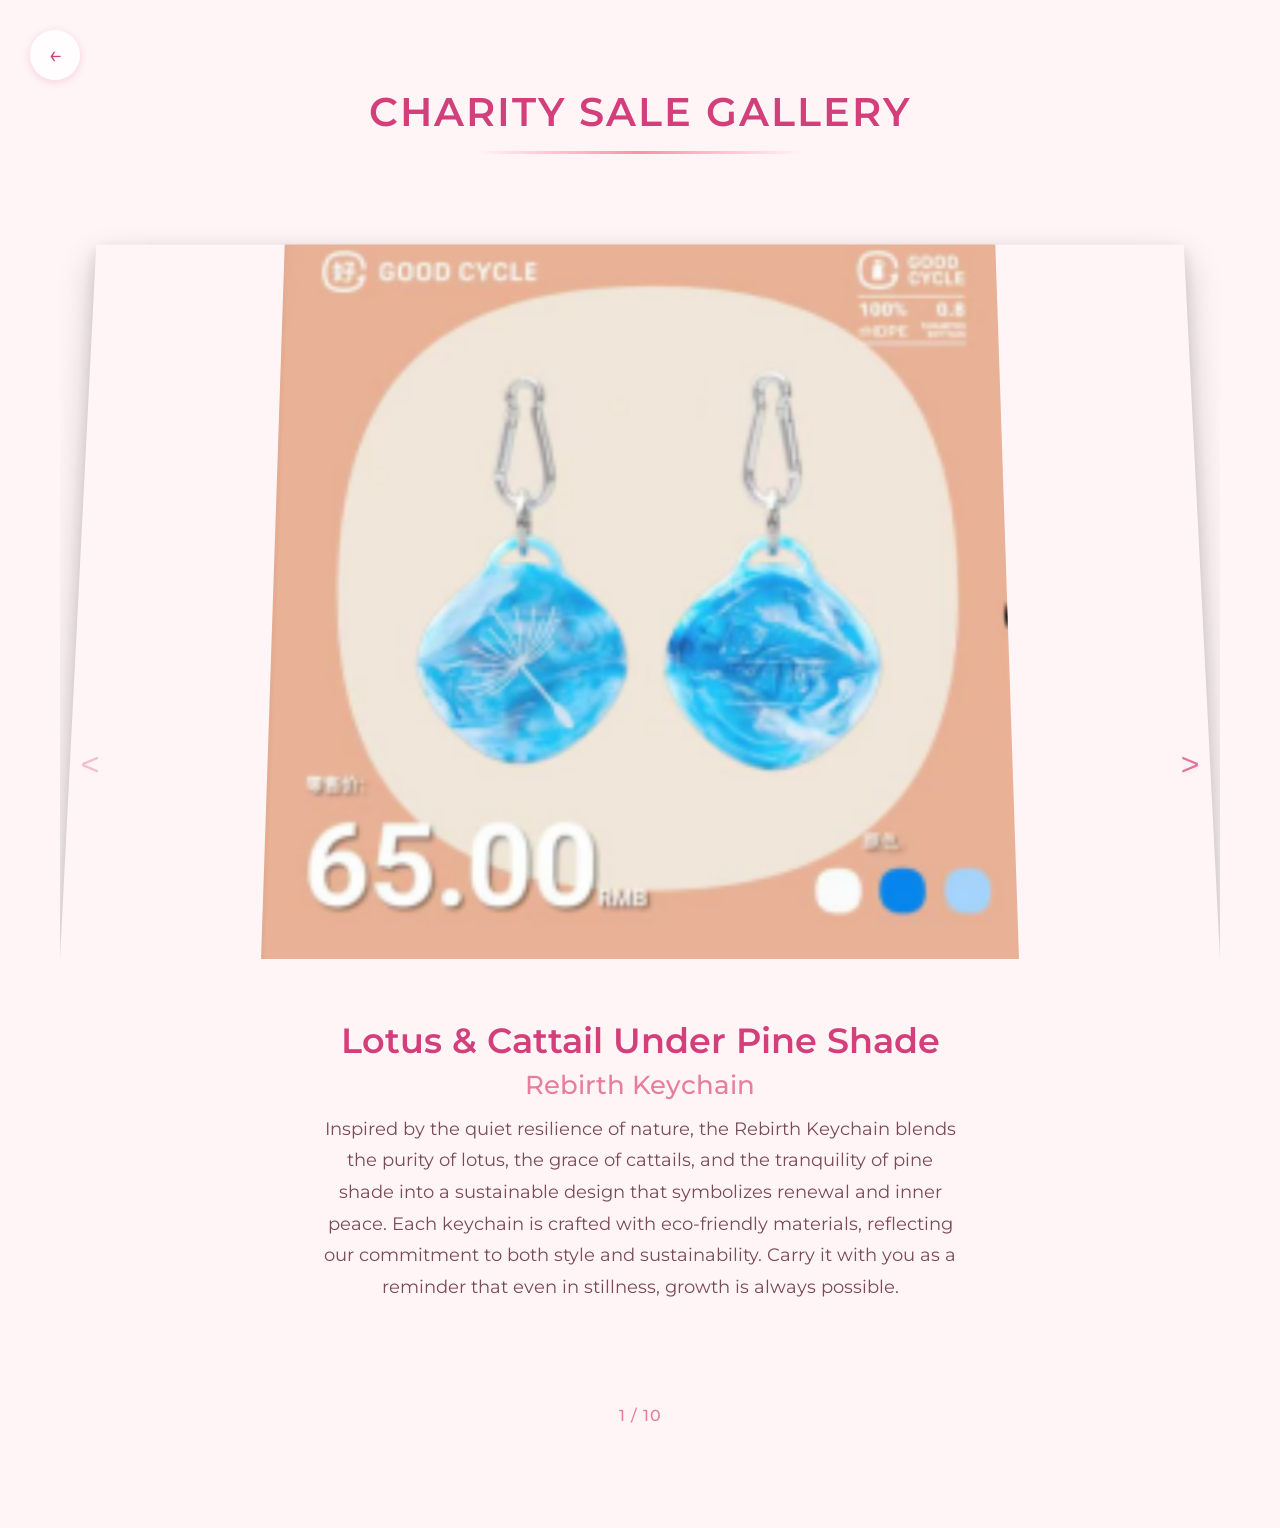
==== charitysale.html @ 7ed9c954 "Update website pages and images" ====
<!DOCTYPE html>
<html lang="en">
<head>
    <meta charset="UTF-8">
    <meta name="viewport" content="width=device-width, initial-scale=1.0">
    <title>Charity Sale - Product Gallery</title>
    <link rel="preconnect" href="https://fonts.googleapis.com">
    <link rel="preconnect" href="https://fonts.gstatic.com" crossorigin>
    <link href="https://fonts.googleapis.com/css2?family=Montserrat:wght@300;400;500;600;700&display=swap" rel="stylesheet">
    <style>
        * {
            margin: 0;
            padding: 0;
            box-sizing: border-box;
        }

        body {
            font-family: 'Montserrat', sans-serif;
            background-color: #fff5f7;
            color: #555;
            line-height: 1.6;
        }

        .back-arrow {
            position: fixed;
            top: 30px;
            left: 30px;
            font-size: 24px;
            color: #d23f7a;
            text-decoration: none;
            z-index: 1000;
            background: rgba(255, 255, 255, 0.8);
            width: 50px;
            height: 50px;
            border-radius: 50%;
            display: flex;
            align-items: center;
            justify-content: center;
            box-shadow: 0 2px 10px rgba(210, 63, 122, 0.2);
            transition: all 0.3s ease;
            backdrop-filter: blur(5px);
        }

        .back-arrow:hover {
            transform: translateX(-5px);
            background: #225e31;
            color: white;
        }

        .gallery-container {
            max-width: 1200px;
            margin: 0 auto;
            padding: 80px 20px;
            position: relative;
        }

        .gallery-title {
            text-align: center;
            color: #d23f7a;
            margin-bottom: 50px;
            font-size: 2.5rem;
            font-weight: 600;
            text-transform: uppercase;
            letter-spacing: 2px;
            position: relative;
            display: inline-block;
            left: 50%;
            transform: translateX(-50%);
        }

        .gallery-title:after {
            content: '';
            position: absolute;
            width: 60%;
            height: 3px;
            bottom: -10px;
            left: 20%;
            background: linear-gradient(90deg, transparent, #ff8fab, transparent);
        }

        .product-slide {
            display: none;
            flex-direction: column;
            align-items: center;
            justify-content: center;
            text-align: center;
            animation: fadeIn 0.5s ease;
        }

        .product-slide.active {
            display: flex;
        }

        .product-image-container {
            width: 100%;
            margin: 0 0 40px;
            text-align: center;
            overflow: hidden;
        }

        .product-image {
            width: 100%;
            max-width: 100%;
            height: auto;
            max-height: 85vh;
            object-fit: contain;
            display: block;
            box-shadow: 0 15px 35px rgba(0, 0, 0, 0.2), 0 5px 15px rgba(0, 0, 0, 0.1);
            border-radius: 0;
            transform: perspective(1000px) rotateX(5deg);
            transform-origin: bottom;
            transition: transform 0.3s ease, box-shadow 0.3s ease;
            margin: 0 auto;
        }

        .product-image:hover {
            transform: perspective(1000px) rotateX(5deg) scale(1.02);
            box-shadow: 0 20px 40px rgba(0, 0, 0, 0.25), 0 8px 20px rgba(0, 0, 0, 0.15);
        }

        .product-info {
            max-width: 800px;
            margin: 0 auto;
            padding: 0 20px 40px;
        }

        .product-name {
            color: #d23f7a;
            font-size: 1.8rem;
            margin: 20px 0 10px;
            font-weight: 600;
            text-align: center;
            line-height: 1.3;
        }

        .product-name-main {
            display: block;
            font-size: 1.2em;
            margin-bottom: 5px;
        }

        .product-name-sub {
            display: block;
            font-size: 0.9em;
            font-weight: 500;
            color: #e67e9f;
        }

        .product-description {
            color: #7a4a5a;
            font-size: 1.1rem;
            line-height: 1.8;
            margin: 0 auto;
            max-width: 700px;
            text-align: center;
            padding: 0 30px;
            font-weight: 400;
        }

        .product-navigation {
            position: absolute;
            top: 50%;
            left: 0;
            right: 0;
            display: flex;
            justify-content: space-between;
            padding: 0 30px;
            pointer-events: none;
            z-index: 10;
            transform: translateY(-50%);
        }

        .nav-arrow {
            background: none;
            color: #d23f7a;
            border: none;
            width: 40px;
            height: 80px;
            font-size: 32px;
            font-weight: 300;
            cursor: pointer;
            display: flex;
            align-items: center;
            justify-content: center;
            transition: all 0.2s ease;
            pointer-events: all;
            opacity: 0.7;
            text-shadow: 0 2px 5px rgba(0, 0, 0, 0.1);
        }

        .nav-arrow:hover {
            opacity: 1;
            transform: scale(1.2);
        }

        .nav-arrow:disabled {
            opacity: 0.3;
            cursor: not-allowed;
            transform: none;
            pointer-events: none;
        }

        .product-counter {
            display: flex;
            justify-content: center;
            margin: 60px 0 20px;
            font-size: 1rem;
            color: #e67e9f;
            font-weight: 500;
            letter-spacing: 1px;
        }

        @keyframes fadeIn {
            from { opacity: 0.5; }
            to { opacity: 1; }
        }

        @media (max-width: 1024px) {
            .product-image {
                max-height: 65vh;
            }
            
            .product-name {
                font-size: 1.6rem;
                padding: 0 20px;
            }
            
            .product-description {
                font-size: 1rem;
                padding: 0 25px;
            }
        }

        @media (max-width: 768px) {
            .back-arrow {
                top: 15px;
                left: 15px;
                width: 40px;
                height: 40px;
                font-size: 20px;
            }

            .gallery-title {
                font-size: 2rem;
                margin-bottom: 30px;
                padding: 0 20px;
            }

            .product-image-container {
                width: 100%;
                padding: 0;
                margin-bottom: 30px;
            }

            .product-image {
                max-height: 60vh;
                transform: perspective(800px) rotateX(5deg);
            }

            .product-info {
                padding: 0 15px 30px;
            }

            .product-name {
                font-size: 1.5rem;
                margin: 15px 0 10px;
                padding: 0 15px;
            }

            .product-description {
                font-size: 1rem;
                padding: 0 20px;
            }

            .nav-arrow {
                width: 30px;
                height: 60px;
                font-size: 24px;
            }
        }

        @media (max-width: 480px) {
            .product-image {
                max-height: 50vh;
                transform: perspective(600px) rotateX(5deg);
            }
            
            .product-name-main {
                font-size: 1.1em;
            }
            
            .product-name-sub {
                font-size: 0.85em;
            }

            .product-name {
                font-size: 1.4rem;
            }

            .product-description {
                font-size: 1rem;
            }
        }
    </style>
</head>
<body>
    <a href="index.html" class="back-arrow">←</a>
    
    <div class="gallery-container">
        <h1 class="gallery-title">Charity Sale Gallery</h1>
        
        <!-- Product slides will be added by JavaScript -->
        <div id="productContainer"></div>
        
        <div class="product-navigation">
            <button class="nav-arrow" id="prevBtn" aria-label="Previous product">&lt;</button>
            <button class="nav-arrow" id="nextBtn" aria-label="Next product">&gt;</button>
        </div>
        <div class="product-counter" id="productCounter">1 / 10</div>
    </div>

    <script>
        // Product data
        const products = [
            {
                id: 1,
                name: "Lotus & Cattail Under Pine Shade – Rebirth Keychain",
                description: "Inspired by the quiet resilience of nature, the Rebirth Keychain blends the purity of lotus, the grace of cattails, and the tranquility of pine shade into a sustainable design that symbolizes renewal and inner peace. Each keychain is crafted with eco-friendly materials, reflecting our commitment to both style and sustainability. Carry it with you as a reminder that even in stillness, growth is always possible.",
                image: "jw1.png"
            },
            {
                id: 2,
                name: "Lotus & Cattail Under Pine Shade – Rebirth Notebook",
                description: "Rooted in the quiet beauty of nature, the Rebirth Notebook draws inspiration from the lotus's purity, the cattail's resilience, and the pine's enduring shade. It is a space for reflection, creativity, and renewal—each page inviting you to grow gently, like life beneath still waters. Made with sustainable, eco-friendly materials, this notebook is not only kind to the planet but also a reminder to live intentionally and write mindfully. Whether you're journaling, sketching, or capturing ideas, let this notebook accompany your journey of new beginnings.",
                image: "jw2.png"
            },
            {
                id: 3,
                name: "Lotus & Cattail Under Pine Shade – Rebirth Frisbee",
                description: "More than just a game—this Rebirth Frisbee carries the spirit of lotus calmness, cattail resilience, and pine shade serenity. It brings together nature's symbolism and outdoor energy, encouraging balance between movement and mindfulness. Crafted from eco-friendly, recyclable materials, this frisbee reflects our belief in sustainable play. Whether you're on a campus lawn or in the wild, let every throw remind you: rebirth is in every breath, every moment, every flight.",
                image: "jw3.png"
            },
            {
                id: 4,
                name: "Lotus & Cattail Under Pine Shade – Rebirth Handkerchief",
                description: "Soft as pine shade, light as a lotus petal, and as enduring as cattails by the water, the Rebirth Handkerchief is a gentle companion for daily life. Designed with natural motifs and sustainable materials, this eco-friendly square scarf carries the essence of renewal, elegance, and quiet strength. Use it as a fashion statement, a daily essential, or a mindful reminder of your connection to nature. With every fold, it tells a story of stillness and new beginnings.",
                image: "jw4.png"
            },
            {
                id: 5,
                name: "Keychain Shopping Bag",
                description: "Although small in size, this Keychain Shopping Bag is a clever fusion of convenience and sustainability. Designed to fold neatly into a compact keychain, it's easy to carry and always ready for use, replacing single-use plastic bags with style and ease. Crafted from durable, eco-friendly materials, it's perfect for spontaneous shopping trips, daily errands, or travel. Clip it to your keys, backpack, or purse and stay prepared to shop sustainably, anytime, anywhere.",
                image: "jw5.png"
            },
            {
                id: 6,
                name: "Recycled ABS Pen",
                description: "This Recycled ABS Pen is made from reprocessed ABS plastic, giving new life to old materials. Designed for smooth writing and everyday durability, it's a small tool with a big message: sustainability starts with the choices we make, even in the details. Whether you're jotting down ideas or taking notes in class, this pen proves that eco-conscious design can be both practical and inspiring. Carry it as a reminder that every word you write can help shape a greener future.",
                image: "jw6.png"
            },
            {
                id: 7,
                name: "Eco-Friendly Tote Bag",
                description: "The Eco-Friendly Tote Bag is your perfect everyday companion. Made from environmentally friendly materials, it's designed to reduce waste and replace disposable bags with a long-lasting, stylish alternative. Whether you're heading to the market, class, or a weekend outing, this tote carries your essentials and your commitment to a greener planet. Choose reusable. Choose responsible. Carry change with you.",
                image: "jw7.png"
            },
            {
                id: 8,
                name: "Eco-Friendly PP Travel Cup",
                description: "Designed for life on the go, the Eco-Friendly PP Travel Cup is made from sustainable polypropylene (PP)—a lightweight, durable, and recyclable material that helps reduce single-use plastic waste. Perfect for your daily coffee, tea, or water, this cup keeps your drinks close and your impact low. With a minimalist design and eco-conscious core, it's more than a cup—it's a statement. Sip sustainably, wherever you are.",
                image: "jw8.png"
            },
            {
                id: 9,
                name: "Coffee Grounds Mug",
                description: "This Coffee Grounds Mug is made using recycled coffee grounds, giving a second life to your morning brew. With its natural texture and earthy tones, it combines sustainability with everyday function. Lightweight, durable, and uniquely eco-friendly, this mug turns waste into warmth.",
                image: "jw9.png"
            },
            {
                id: 10,
                name: "Waterproof Toiletry Bag",
                description: "Designed for convenience and durability, the Waterproof Toiletry Bag keeps your essentials organized and protected, whether you're at the gym, traveling, or on a weekend getaway. Made from water-resistant, eco-conscious materials, this bag is built to handle splashes and spills while reducing environmental impact. With smart compartments and a sleek design, it's the perfect companion for a tidy and sustainable lifestyle on the go.",
                image: "jw10.png"
            }
        ];

        // DOM elements
        const productContainer = document.getElementById('productContainer');
        const prevBtn = document.getElementById('prevBtn');
        const nextBtn = document.getElementById('nextBtn');
        const productCounter = document.getElementById('productCounter');
        
        let currentSlide = 0;

        // Initialize the gallery
        function initGallery() {
            // Create slides
            products.forEach((product, index) => {
                const slide = document.createElement('div');
                slide.className = `product-slide ${index === 0 ? 'active' : ''}`;
                // Split the name into main title and subtitle
                const nameParts = product.name.split(' – ');
                const mainTitle = nameParts[0];
                const subTitle = nameParts.length > 1 ? nameParts[1] : '';
                
                slide.innerHTML = `
                    <div class="product-image-container">
                        <img src="${product.image}" alt="${product.name}" class="product-image">
                    </div>
                    <div class="product-info">
                        <h2 class="product-name">
                            <span class="product-name-main">${mainTitle}</span>
                            ${subTitle ? `<span class="product-name-sub">${subTitle}</span>` : ''}
                        </h2>
                        <p class="product-description">${product.description}</p>
                    </div>
                `;
                productContainer.appendChild(slide);
            });

            updateButtons();
            updateCounter();
        }

        // Show slide
        function showSlide(index) {
            const slides = document.querySelectorAll('.product-slide');
            if (index >= slides.length) {
                currentSlide = 0;
            } else if (index < 0) {
                currentSlide = slides.length - 1;
            } else {
                currentSlide = index;
            }

            slides.forEach((slide, i) => {
                slide.classList.toggle('active', i === currentSlide);
            });

            updateButtons();
            updateCounter();
        }

        // Update navigation buttons
        function updateButtons() {
            prevBtn.disabled = currentSlide === 0;
            nextBtn.disabled = currentSlide === products.length - 1;
        }

        // Update product counter
        function updateCounter() {
            productCounter.textContent = `${currentSlide + 1} / ${products.length}`;
        }

        // Event listeners
        prevBtn.addEventListener('click', () => {
            showSlide(currentSlide - 1);
        });

        nextBtn.addEventListener('click', () => {
            showSlide(currentSlide + 1);
        });

        // Keyboard navigation
        document.addEventListener('keydown', (e) => {
            if (e.key === 'ArrowLeft') {
                showSlide(currentSlide - 1);
            } else if (e.key === 'ArrowRight') {
                showSlide(currentSlide + 1);
            }
        });

        // Touch swipe support
        let touchStartX = 0;
        let touchEndX = 0;

        document.addEventListener('touchstart', (e) => {
            touchStartX = e.changedTouches[0].screenX;
        }, false);

        document.addEventListener('touchend', (e) => {
            touchEndX = e.changedTouches[0].screenX;
            handleSwipe();
        }, false);

        function handleSwipe() {
            const swipeThreshold = 50; // Minimum distance for a swipe
            const swipeDiff = touchStartX - touchEndX;

            if (Math.abs(swipeDiff) > swipeThreshold) {
                if (swipeDiff > 0) {
                    // Swipe left - go to next
                    showSlide(currentSlide + 1);
                } else {
                    // Swipe right - go to previous
                    showSlide(currentSlide - 1);
                }
            }
        }

        // Initialize the gallery when the page loads
        window.addEventListener('load', initGallery);
    </script>
</body>
</html>
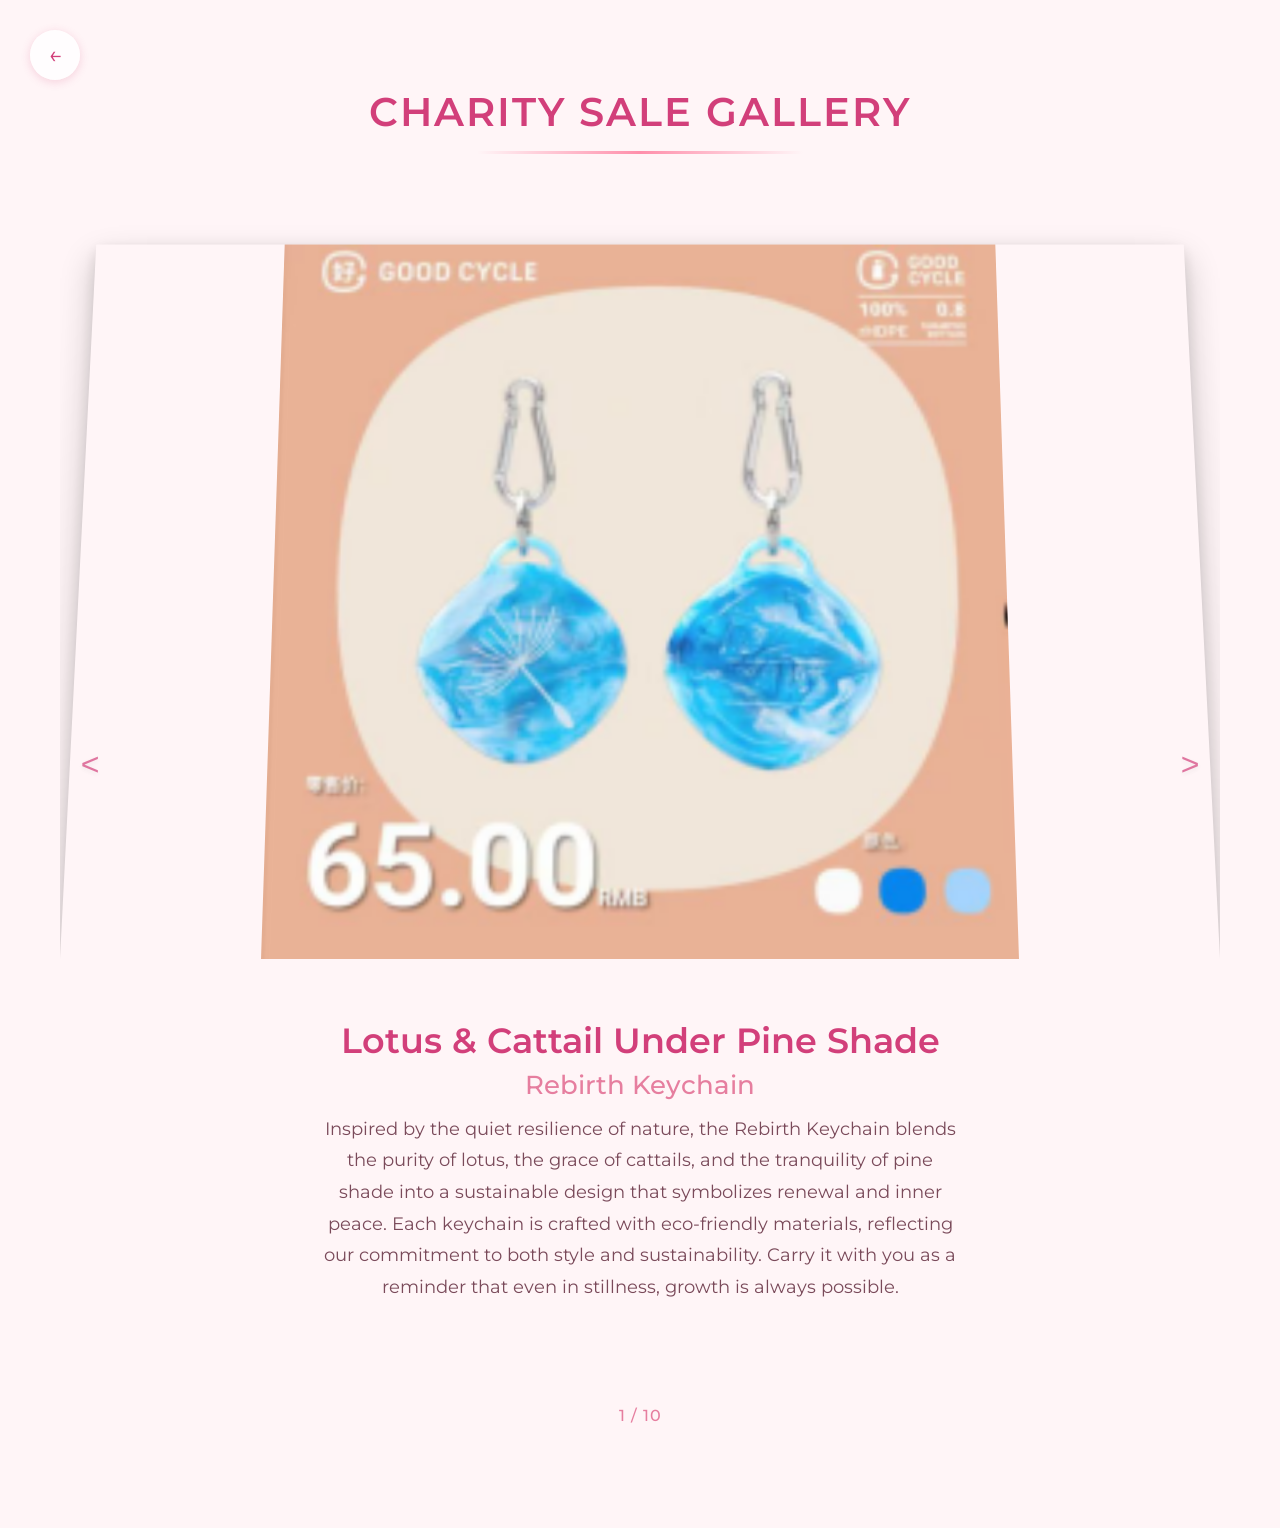
==== commit e6dd9fad: "update: modified several pages and added dan.png" ====
--- a/charitysale.html
+++ b/charitysale.html
@@ -425,6 +425,7 @@
         // Show slide
         function showSlide(index) {
             const slides = document.querySelectorAll('.product-slide');
+            // 实现无限循环
             if (index >= slides.length) {
                 currentSlide = 0;
             } else if (index < 0) {
@@ -441,10 +442,10 @@
             updateCounter();
         }
 
-        // Update navigation buttons
+        // Update navigation buttons - 无限循环：按钮始终可用
         function updateButtons() {
-            prevBtn.disabled = currentSlide === 0;
-            nextBtn.disabled = currentSlide === products.length - 1;
+            prevBtn.disabled = false;
+            nextBtn.disabled = false;
         }
 
         // Update product counter
